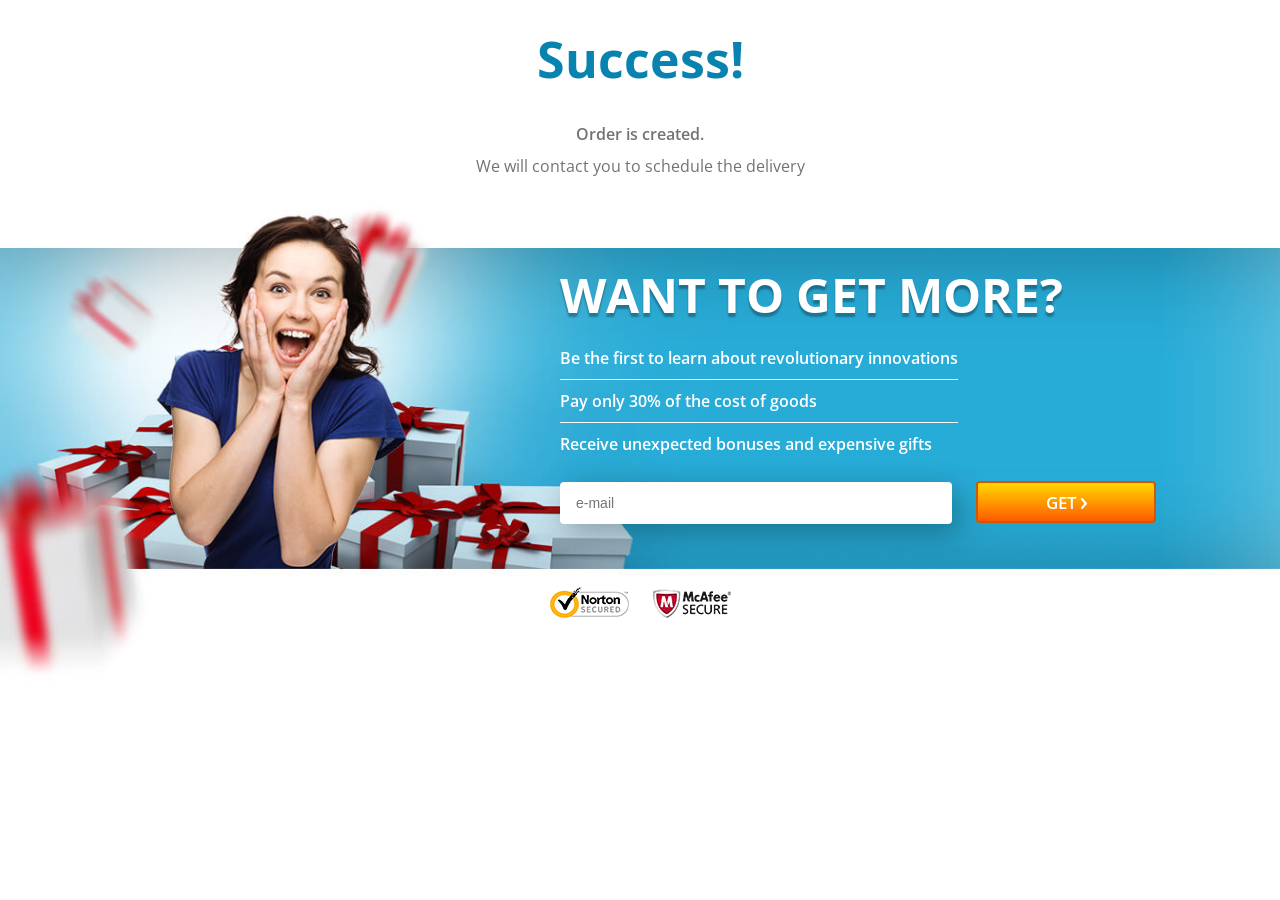
==== success.html @ 4e83c218 "Initial commit - Landing Metaslim Croatia" ====
<!DOCTYPE html>
<html lang="en">
<head>
    <meta http-equiv="Content-Type" content="text/html;charset=UTF-8">
    <meta http-equiv="X-UA-Compatible" content="IE=edge">
    <meta name="viewport" content="width=device-width, initial-scale=1, maximum-scale=1.0">
    <title>Success!</title>
    <link href="https://fonts.googleapis.com/css?family=Open+Sans:400,600,700&amp;subset=greek,vietnamese" rel="stylesheet">
    <style>*{margin:0;padding:0;border:0;outline:0}body{overflow:hidden}.container{width:1140px;padding:75px 10px 0;margin:0 auto;box-sizing:border-box}:focus{outline:0}header{text-align:center}header h2{color:#0883b0;font-family:'Open Sans',sans-serif;font-weight:700;font-size:50px;margin:25px 0 30px}header p{color:#737373;font-size:16px;margin-bottom:10px}header .order{font-family:'Open Sans',sans-serif;font-weight:600;}header .feedback{font-family:'Open Sans',sans-serif;}.content{height:519px;background-image:url([data-uri]);background-size:auto 519px;background-repeat:no-repeat;background-position:center top;color:#fff}.content .content__data{max-width:640px;min-height:290px;margin-left:auto}.content .content__title{font-size:48px;text-transform:uppercase;text-shadow:0 4px 2px rgba(0,0,0,.3);margin-bottom:10px;font-family:'Open Sans',sans-serif;font-weight:700;}.content .content__list{padding-left:0;list-style:none;display:inline-block}.content .content__list li{padding:10px 0;font-size:16px;font-family:'Open Sans',sans-serif;font-weight:600;}.content .content__list li:not(:last-child){border-bottom:1px solid #fff}.content form{padding:15px 0 25px}.content form input{height:40px;border-radius:4px;outline:0;color:#818181;font-size:14px;padding:0 15px;max-width:360px;width:100%;border:1px solid transparent;transition:box-shadow .3s,color .3s,border .3s;margin-right:20px;box-shadow:6px 8px 30px rgba(0,0,0,.3)}.content form input[data-error]{box-shadow:6px 8px 30px rgba(255,0,0,.7);border-color:red;color:red}.content form input[data-success]{box-shadow:0 0 15px #42ccff;border-color:#42ccff}.button{display:inline-block;text-align:center;border:2px solid #d05800;-webkit-border-radius:4px;border-radius:4px;width:180px;height:42px;background-color:#ffd800;background-image:-webkit-gradient(linear,left top,left bottom,from(#ffd800),to(#ff5a00));background-image:-webkit-linear-gradient(#ffd800,#ff5a00);background-image:-o-linear-gradient(#ffd800,#ff5a00);background-image:linear-gradient(#ffd800,#ff5a00);position:relative;top:1px;text-transform:uppercase;color:#fff;font-family:'Open Sans',sans-serif;font-weight:600;font-size:17px;cursor:pointer}.button__ico-animete{background:url([data-uri]) no-repeat -180px 0;display:inline-block;width:2px;height:3px;padding-top:4px;-webkit-transition:width .5s;-o-transition:width .5s;transition:width .5s;margin-left:3px}.button__ico{display:inline-block;width:6px;height:11px;background:url([data-uri]) no-repeat 0 0;margin-left:-5px}.button_small{width:138px;font-size:14px;padding:8px 0;line-height:17px}@media only screen and (min-width: 992px){.button:hover{background:#ff4800}.button:hover .button__ico-animete{width:15px;background:url([data-uri]) no-repeat -180px 0;-webkit-transition:width .5s;-o-transition:width .5s;transition:width .5s}.e-list{display:none}}.content form .submit-btn .arrow{position:relative;top:1px;margin-left:10px}.content .footer-content{margin-top:35px;text-align:center;width:100%}.content .footer-content img{margin:0 10px}@keyframes showModal{from{background-color:transparent}to{background-color:rgba(255,255,255,.8)}}@keyframes showModalContent{0%{opacity:.1;transform:translate(-50%,-50%) scale(0)}80%{transform:translate(-50%,-50%) scale(1.1)}100%{opacity:1;transform:translate(-50%,-50%) scale(1);visibility:visible}}.modal{position:absolute;top:0;left:0;z-index:100;width:100%;background-color:rgba(255,255,255,.8);animation:showModal .5s}.modal.hidden{display:none}.modal .modal__content{position:fixed;visibility:hidden;top:35%;left:50%;max-width:320px;width:100%;font-family:'Open Sans',sans-serif;z-index:101;padding:40px 30px 50px;background-color:#fff;border-radius:6px;box-shadow:0 4px 30px rgba(0,0,0,.3);transform:translate(-50%,-50%) scale(1);text-align:center;animation:showModalContent .4s ease .5s;animation-fill-mode:forwards;box-sizing:border-box}.modal .modal__content h2{font-size:47px;color:#0883b0;margin-bottom:50px}.modal .modal__content p,.modal .modal__content output{font-size:16px;line-height:30px}.modal .modal__content output{color:#0883b0;display:block}.modal .modal__content output,.modal.visible .modal__content .backToLanding{font-family:'Open Sans',sans-serif;font-weight:700;}.modal .modal__content .backToLanding{width:160px;height:38px;margin:0 auto;margin-top:100px;border:2px solid #cdcdcd;background-color:#fff;border-radius:4px;text-transform:uppercase;font-size:14px;color:#8e8e8e;cursor:pointer;transition:background-color .3s,color .3s}.modal .modal__content .backToLanding:hover{background-color:#0883b0;color:#fff;border-color:#0883b0}@media only screen and (max-width: 470px){.modal .modal__content{top:50%;max-width:290px;padding:20px 15px 30px}.modal .modal__content h2{font-size:40px}}div.footer{position:relative;margin-top:-90px;background:none!important}@media only screen and (min-width: 1921px){.content{background-size:contain}}@media only screen and (max-width: 1199px){.container{width:100%}.content .content__data{max-width:580px}.content .content__data form input{max-width:250px}.content .content__title{font-size:40px}}@media only screen and (max-width: 992px){body{overflow:auto}}@media only screen and (max-width: 767px){.container{padding-left:0;padding-right:0}header{margin-bottom:0;padding:0 20px}header h2{font-size:30px;margin:15px 0}header .order,header .feedback{font-size:14px}.content .content__title{padding:0 20px;margin:0 auto 20px;font-size:24px;text-align:center}.content form input{display:block;margin:0 auto 20px}.content{background-image:url([data-uri]);text-align:center;height:auto}.content .content__data{max-width:100%;min-height:0;margin:260px auto 0}.mob-bg{background-color:#27acd7}.content .footer-content{margin-top:20px}.content .content__list{padding:10px 20px 0}div.footer{margin-top:-10px}}@media only screen and (max-width: 479px){.content .content__data{margin-top:160px}}</style>
</head>
<body>
<header>
    <h2>Success!</h2>
    <p class="order">Order is created.</p>
    <p class="feedback">We will contact you to schedule the delivery</p>
</header>
<section class="content">
    <div class="container">
        <div class="content__data">
            <h3 class="content__title">Want to get more?</h3>
            <div class="mob-bg">
                <ul class="content__list">
                    <li>Be the first to learn about revolutionary innovations</li>
                    <li>Pay only 30% of the cost of goods</li>
                    <li>Receive unexpected bonuses and expensive gifts</li>
                </ul>
                <form action="/land/success" id="userEmail" name="user-email" method="POST">
                    <input type="text" name="email" placeholder="e-mail">
                    <button class="button submit-btn" type="submit">Get <i class="button__ico-animete"></i><i class="button__ico"></i></button>
                </form>
            </div>
        </div>
        <div class="footer-content">
            <img src="[data-uri]" alt="Norton Security">
            <img src="[data-uri]" alt="McAfee Security">
        </div>
    </div>
</section>
<div class="modal hidden">
    <div class="modal__content">
        <h2>Thank you!</h2>
        <p>As soon as possible, you will begin to receive</p>
        <output class="email"></output>
        <p>Our exclusive offers!</p>
        <button type="button" class="backToLanding">Close</button>
    </div>
</div>
<script>"use strict";(function(){var a={getParamsName:["order_id","hash"],validPatterns:{email:/.+@.+\..+/i},serverErrorMsg:"Server Error :(",wrapperHeight:function(){var f=document.querySelector(".content__data").clientHeight,g=document.querySelector(".footer-content").clientHeight;return document.body.clientHeight+f+g+"px"}(),errorAttribute:"data-error",successAttribute:"data-success"},b={emailInput:document.forms[0].email,submitButton:document.querySelector(".submit-btn"),output:document.querySelector("output.email"),modal:document.querySelector(".modal"),backButton:document.querySelector(".backToLanding"),isValid:function isValid(f,g){var h=g.value;return f.test(h)?(this.isSuccess(g,a.successAttribute),this.output.textContent=h,!0):(this.isError(g,a.errorAttribute),!1)},isSuccess:function isSuccess(f,g){f.setAttribute(g,"true")},isError:function isError(f,g){return!!f.getAttribute(g)||void f.setAttribute(g,"true")},isTyping:function isTyping(f,g){return g.forEach(function(h){f.getAttribute(h)&&f.removeAttribute(h)}),!0},backToLanding:function backToLanding(){location.assign("/")},getData:function getData(){var f="";return f+=this.locationHandler(a.getParamsName),f+="&"+this.emailInput.name+"="+encodeURIComponent(this.emailInput.value),f},showModal:function showModal(){this.modal.style.height=a.wrapperHeight,this.modal.classList.remove("hidden")},sendData:function sendData(f,g){var h=new XMLHttpRequest;h.open("POST","/land/success",!0),h.setRequestHeader("Content-Type","application/x-www-form-urlencoded"),h.setRequestHeader("X-Requested-With","XMLHttpRequest"),h.onreadystatechange=function(){if(200===h.status&&4===h.readyState){var k=JSON.parse(h.responseText);if(k.status&&0<k.status.length&&"ok"===k.status.toLowerCase())g.call(b);else{var l=k.data||a.serverErrorMsg;b.makeErrorBlock(l)}}},h.send(f)},locationHandler:function locationHandler(f,g){var h=location.search,k=[],l=[],m={},n="",o=h;if(""!==o){if(l=o.substr(1).split("&"),!(f instanceof Array)){for(var p=0;p<l.length;p++)if(k=l[p].split("="),k[0]===f&&"string"==typeof f){g(k[1]);break}}else for(var q=0;q<l.length;q++){k=l[q].split("=");for(var r=0;r<f.length;r++)f[r]===k[0]&&(m[k[0]]=k[1])}for(var s in m)n+="&"+s+"="+encodeURIComponent(m[s]);return n.substr(1)}return!1},makeErrorBlock:function makeErrorBlock(f){var g={width:document.body.clientWidth+"px",height:a.wrapperHeight,textAlign:"center",position:"absolute",top:"0",backgroundColor:"rgba(255,255,255,.8)",zIndex:"99999"},h={fontSize:"26px",color:"#FF4C4C",borderRadius:"20px",border:"2px solid #FF4C4C",padding:"10px 15px",position:"fixed",top:"50%",left:"50%",transform:"translateX(-50%) translateY(-50%)",fontWeight:"700",backgroundColor:"rgba(255,76,76,.2)"},k={display:"block",padding:"8px 20px",color:"#FF4C4C",borderRadius:"6px",margin:"15px auto 0",backgroundColor:"rgba(255,76,76,.2)",border:"1px solid rgba(255,76,76,.8)",cursor:"pointer",fontWeight:"700",transition:"background-color .4s"},l=document.createElement("DIV"),m=document.createElement("BUTTON"),n=document.createElement("H2");for(var o in g)l.style[o]=g[o];for(var p in h)n.style[p]=h[p];for(var q in k)m.style[q]=k[q];l.classList.add("js-error"),m.setAttribute("type","button"),m.appendChild(document.createTextNode("Ok")),m.addEventListener("mouseover",function(){this.style.backgroundColor="rgba(255,76,76,.4)"}),m.addEventListener("mouseleave",function(){this.style.backgroundColor="rgba(255,76,76,.2)"}),m.addEventListener("click",function(){document.body.removeChild(l)}),n.appendChild(document.createTextNode(f)),n.appendChild(m),l.appendChild(n),document.body.appendChild(l)}},c=a.validPatterns.email;b.emailInput.addEventListener("blur",function(){b.isValid(c,b.emailInput)?b.data=b.getData():(b.data&&b.data.length&&(b.data=null),b.isError(this,a.errorAttribute))});var d=[a.errorAttribute,a.successAttribute];b.emailInput.addEventListener("focus",function(){b.isTyping(this,d)}),b.submitButton.addEventListener("click",function(f){f.preventDefault(),b.isValid(c,b.emailInput)?b.data&&b.sendData(b.data,b.showModal):b.isError(b.emailInput,a.errorAttribute)}),b.backButton.addEventListener("click",b.backToLanding),b.locationHandler("email",function(f){return!!f&&void(b.emailInput.value=f,b.isValid(c,b.emailInput),b.data=b.getData())})})();</script>
</body>
</html>
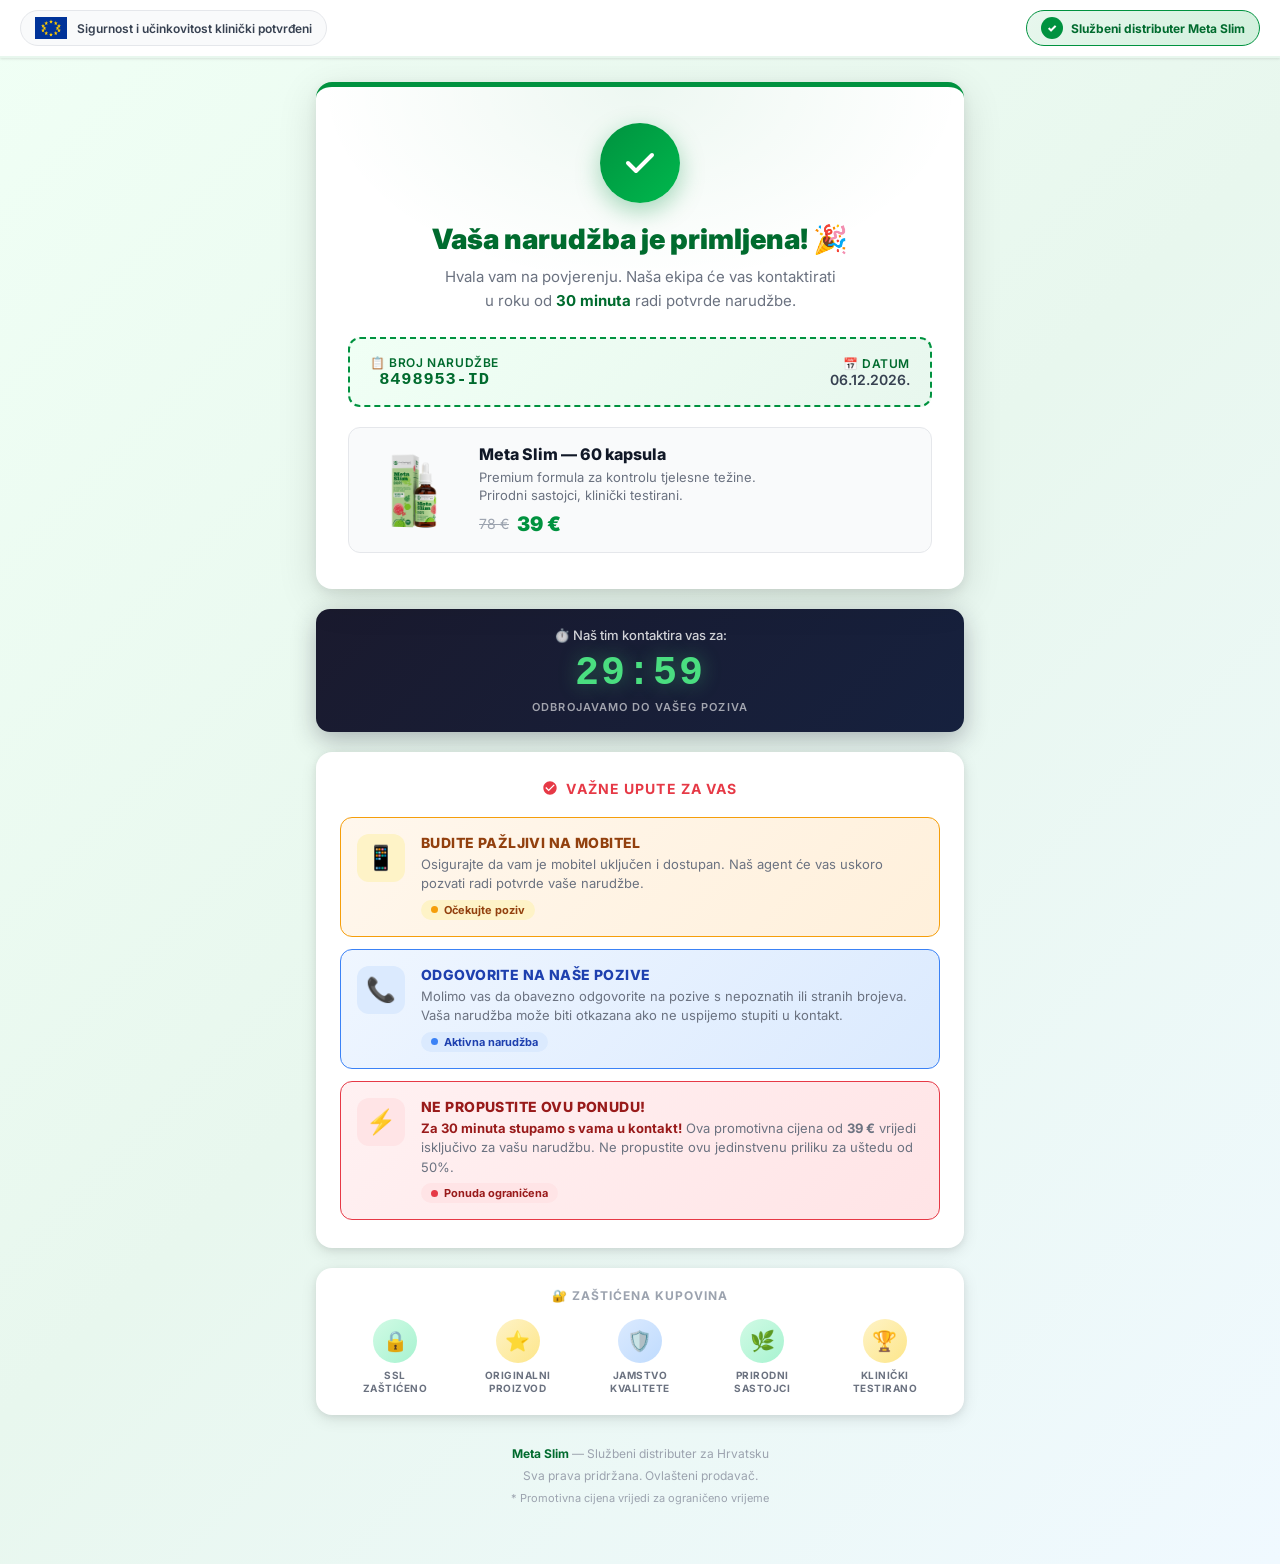
==== commit 3fb61f75: "feat: fix prices + redesign success page in Croatian with urgency triggers" ====
--- a/success.html
+++ b/success.html
@@ -1,50 +1,690 @@
 <!DOCTYPE html>
-<html lang="en">
+<html lang="hr">
 <head>
-    <meta http-equiv="Content-Type" content="text/html;charset=UTF-8">
-    <meta http-equiv="X-UA-Compatible" content="IE=edge">
-    <meta name="viewport" content="width=device-width, initial-scale=1, maximum-scale=1.0">
-    <title>Success!</title>
-    <link href="https://fonts.googleapis.com/css?family=Open+Sans:400,600,700&amp;subset=greek,vietnamese" rel="stylesheet">
-    <style>*{margin:0;padding:0;border:0;outline:0}body{overflow:hidden}.container{width:1140px;padding:75px 10px 0;margin:0 auto;box-sizing:border-box}:focus{outline:0}header{text-align:center}header h2{color:#0883b0;font-family:'Open Sans',sans-serif;font-weight:700;font-size:50px;margin:25px 0 30px}header p{color:#737373;font-size:16px;margin-bottom:10px}header .order{font-family:'Open Sans',sans-serif;font-weight:600;}header .feedback{font-family:'Open Sans',sans-serif;}.content{height:519px;background-image:url([data-uri]);background-size:auto 519px;background-repeat:no-repeat;background-position:center top;color:#fff}.content .content__data{max-width:640px;min-height:290px;margin-left:auto}.content .content__title{font-size:48px;text-transform:uppercase;text-shadow:0 4px 2px rgba(0,0,0,.3);margin-bottom:10px;font-family:'Open Sans',sans-serif;font-weight:700;}.content .content__list{padding-left:0;list-style:none;display:inline-block}.content .content__list li{padding:10px 0;font-size:16px;font-family:'Open Sans',sans-serif;font-weight:600;}.content .content__list li:not(:last-child){border-bottom:1px solid #fff}.content form{padding:15px 0 25px}.content form input{height:40px;border-radius:4px;outline:0;color:#818181;font-size:14px;padding:0 15px;max-width:360px;width:100%;border:1px solid transparent;transition:box-shadow .3s,color .3s,border .3s;margin-right:20px;box-shadow:6px 8px 30px rgba(0,0,0,.3)}.content form input[data-error]{box-shadow:6px 8px 30px rgba(255,0,0,.7);border-color:red;color:red}.content form input[data-success]{box-shadow:0 0 15px #42ccff;border-color:#42ccff}.button{display:inline-block;text-align:center;border:2px solid #d05800;-webkit-border-radius:4px;border-radius:4px;width:180px;height:42px;background-color:#ffd800;background-image:-webkit-gradient(linear,left top,left bottom,from(#ffd800),to(#ff5a00));background-image:-webkit-linear-gradient(#ffd800,#ff5a00);background-image:-o-linear-gradient(#ffd800,#ff5a00);background-image:linear-gradient(#ffd800,#ff5a00);position:relative;top:1px;text-transform:uppercase;color:#fff;font-family:'Open Sans',sans-serif;font-weight:600;font-size:17px;cursor:pointer}.button__ico-animete{background:url([data-uri]) no-repeat -180px 0;display:inline-block;width:2px;height:3px;padding-top:4px;-webkit-transition:width .5s;-o-transition:width .5s;transition:width .5s;margin-left:3px}.button__ico{display:inline-block;width:6px;height:11px;background:url([data-uri]) no-repeat 0 0;margin-left:-5px}.button_small{width:138px;font-size:14px;padding:8px 0;line-height:17px}@media only screen and (min-width: 992px){.button:hover{background:#ff4800}.button:hover .button__ico-animete{width:15px;background:url([data-uri]) no-repeat -180px 0;-webkit-transition:width .5s;-o-transition:width .5s;transition:width .5s}.e-list{display:none}}.content form .submit-btn .arrow{position:relative;top:1px;margin-left:10px}.content .footer-content{margin-top:35px;text-align:center;width:100%}.content .footer-content img{margin:0 10px}@keyframes showModal{from{background-color:transparent}to{background-color:rgba(255,255,255,.8)}}@keyframes showModalContent{0%{opacity:.1;transform:translate(-50%,-50%) scale(0)}80%{transform:translate(-50%,-50%) scale(1.1)}100%{opacity:1;transform:translate(-50%,-50%) scale(1);visibility:visible}}.modal{position:absolute;top:0;left:0;z-index:100;width:100%;background-color:rgba(255,255,255,.8);animation:showModal .5s}.modal.hidden{display:none}.modal .modal__content{position:fixed;visibility:hidden;top:35%;left:50%;max-width:320px;width:100%;font-family:'Open Sans',sans-serif;z-index:101;padding:40px 30px 50px;background-color:#fff;border-radius:6px;box-shadow:0 4px 30px rgba(0,0,0,.3);transform:translate(-50%,-50%) scale(1);text-align:center;animation:showModalContent .4s ease .5s;animation-fill-mode:forwards;box-sizing:border-box}.modal .modal__content h2{font-size:47px;color:#0883b0;margin-bottom:50px}.modal .modal__content p,.modal .modal__content output{font-size:16px;line-height:30px}.modal .modal__content output{color:#0883b0;display:block}.modal .modal__content output,.modal.visible .modal__content .backToLanding{font-family:'Open Sans',sans-serif;font-weight:700;}.modal .modal__content .backToLanding{width:160px;height:38px;margin:0 auto;margin-top:100px;border:2px solid #cdcdcd;background-color:#fff;border-radius:4px;text-transform:uppercase;font-size:14px;color:#8e8e8e;cursor:pointer;transition:background-color .3s,color .3s}.modal .modal__content .backToLanding:hover{background-color:#0883b0;color:#fff;border-color:#0883b0}@media only screen and (max-width: 470px){.modal .modal__content{top:50%;max-width:290px;padding:20px 15px 30px}.modal .modal__content h2{font-size:40px}}div.footer{position:relative;margin-top:-90px;background:none!important}@media only screen and (min-width: 1921px){.content{background-size:contain}}@media only screen and (max-width: 1199px){.container{width:100%}.content .content__data{max-width:580px}.content .content__data form input{max-width:250px}.content .content__title{font-size:40px}}@media only screen and (max-width: 992px){body{overflow:auto}}@media only screen and (max-width: 767px){.container{padding-left:0;padding-right:0}header{margin-bottom:0;padding:0 20px}header h2{font-size:30px;margin:15px 0}header .order,header .feedback{font-size:14px}.content .content__title{padding:0 20px;margin:0 auto 20px;font-size:24px;text-align:center}.content form input{display:block;margin:0 auto 20px}.content{background-image:url([data-uri]);text-align:center;height:auto}.content .content__data{max-width:100%;min-height:0;margin:260px auto 0}.mob-bg{background-color:#27acd7}.content .footer-content{margin-top:20px}.content .content__list{padding:10px 20px 0}div.footer{margin-top:-10px}}@media only screen and (max-width: 479px){.content .content__data{margin-top:160px}}</style>
+  <meta http-equiv="Content-Type" content="text/html; charset=UTF-8">
+  <meta name="viewport" content="width=device-width, initial-scale=1.0, maximum-scale=1.0">
+  <title>Hvala na narudžbi! | Meta Slim</title>
+  <meta name="description" content="Vaša narudžba Meta Slim je primljena. Uskoro ćemo vas kontaktirati.">
+  <link href="https://fonts.googleapis.com/css2?family=Inter:wght@300;400;500;600;700;800;900&display=swap" rel="stylesheet">
+  <style>
+    *, *::before, *::after { box-sizing: border-box; margin: 0; padding: 0; }
+
+    :root {
+      --green: #00923F;
+      --green-dark: #006B2E;
+      --green-light: #E8F7EE;
+      --gold: #F5A623;
+      --red: #E63946;
+      --white: #FFFFFF;
+      --gray-50: #F9FAFB;
+      --gray-100: #F3F4F6;
+      --gray-200: #E5E7EB;
+      --gray-700: #374151;
+      --gray-900: #111827;
+      --shadow-sm: 0 1px 3px rgba(0,0,0,0.08), 0 1px 2px rgba(0,0,0,0.04);
+      --shadow-md: 0 4px 16px rgba(0,0,0,0.10), 0 2px 6px rgba(0,0,0,0.06);
+      --shadow-lg: 0 10px 40px rgba(0,0,0,0.12), 0 4px 12px rgba(0,0,0,0.08);
+      --radius: 16px;
+    }
+
+    html { scroll-behavior: smooth; }
+
+    body {
+      font-family: 'Inter', sans-serif;
+      background: linear-gradient(135deg, #F0FFF5 0%, #E8F7EE 50%, #F0F9FF 100%);
+      min-height: 100vh;
+      color: var(--gray-900);
+    }
+
+    /* ===== TOPBAR ===== */
+    .topbar {
+      background: var(--white);
+      border-bottom: 2px solid var(--green-light);
+      padding: 10px 20px;
+      display: flex;
+      align-items: center;
+      justify-content: space-between;
+      flex-wrap: wrap;
+      gap: 10px;
+      box-shadow: var(--shadow-sm);
+    }
+
+    .topbar-badge {
+      display: flex;
+      align-items: center;
+      gap: 10px;
+      font-size: 12px;
+      font-weight: 600;
+      color: var(--gray-700);
+      background: var(--gray-50);
+      border: 1px solid var(--gray-200);
+      border-radius: 100px;
+      padding: 6px 14px;
+    }
+
+    .eu-flag {
+      width: 32px;
+      height: 22px;
+      flex-shrink: 0;
+    }
+
+    .distributor-badge {
+      display: flex;
+      align-items: center;
+      gap: 8px;
+      font-size: 12px;
+      font-weight: 700;
+      color: var(--green-dark);
+      background: linear-gradient(135deg, #E8F7EE, #D1F0DC);
+      border: 1.5px solid var(--green);
+      border-radius: 100px;
+      padding: 6px 14px;
+    }
+
+    .distributor-icon {
+      width: 22px;
+      height: 22px;
+      background: var(--green);
+      border-radius: 50%;
+      display: flex;
+      align-items: center;
+      justify-content: center;
+      color: white;
+      font-size: 11px;
+      font-weight: 900;
+    }
+
+    /* ===== MAIN CONTAINER ===== */
+    .container {
+      max-width: 680px;
+      margin: 0 auto;
+      padding: 24px 16px 48px;
+    }
+
+    /* ===== SUCCESS CARD ===== */
+    .success-card {
+      background: var(--white);
+      border-radius: var(--radius);
+      box-shadow: var(--shadow-lg);
+      padding: 36px 32px 28px;
+      text-align: center;
+      margin-bottom: 20px;
+      border-top: 5px solid var(--green);
+      position: relative;
+      overflow: hidden;
+    }
+
+    .success-card::before {
+      content: '';
+      position: absolute;
+      top: 0; left: 0; right: 0;
+      height: 200px;
+      background: radial-gradient(ellipse at 50% 0%, rgba(0,146,63,0.07) 0%, transparent 70%);
+      pointer-events: none;
+    }
+
+    .check-circle {
+      width: 80px;
+      height: 80px;
+      background: linear-gradient(135deg, #00923F, #00B84D);
+      border-radius: 50%;
+      display: flex;
+      align-items: center;
+      justify-content: center;
+      margin: 0 auto 20px;
+      box-shadow: 0 8px 24px rgba(0,146,63,0.35);
+      animation: popIn 0.6s cubic-bezier(0.175, 0.885, 0.32, 1.275) both;
+    }
+
+    .check-circle svg { width: 44px; height: 44px; }
+
+    @keyframes popIn {
+      0% { transform: scale(0); opacity: 0; }
+      100% { transform: scale(1); opacity: 1; }
+    }
+
+    .success-title {
+      font-size: 28px;
+      font-weight: 900;
+      color: var(--green-dark);
+      margin-bottom: 8px;
+      line-height: 1.2;
+    }
+
+    .success-subtitle {
+      font-size: 15px;
+      color: #6B7280;
+      line-height: 1.6;
+      margin-bottom: 24px;
+    }
+
+    /* ===== ORDER BOX ===== */
+    .order-box {
+      background: linear-gradient(135deg, #F0FFF5, #E8F7EE);
+      border: 2px dashed var(--green);
+      border-radius: 12px;
+      padding: 16px 20px;
+      margin-bottom: 20px;
+      display: flex;
+      align-items: center;
+      justify-content: space-between;
+      flex-wrap: wrap;
+      gap: 8px;
+    }
+
+    .order-label {
+      font-size: 12px;
+      font-weight: 600;
+      color: var(--green-dark);
+      text-transform: uppercase;
+      letter-spacing: 0.05em;
+    }
+
+    .order-number {
+      font-size: 17px;
+      font-weight: 800;
+      color: var(--green-dark);
+      font-family: 'Courier New', monospace;
+      letter-spacing: 0.05em;
+    }
+
+    /* ===== PRODUCT SECTION ===== */
+    .product-section {
+      display: flex;
+      align-items: center;
+      gap: 20px;
+      background: var(--gray-50);
+      border-radius: 12px;
+      padding: 16px 20px;
+      margin-bottom: 8px;
+      border: 1px solid var(--gray-200);
+      text-align: left;
+    }
+
+    .product-img {
+      width: 90px;
+      height: 90px;
+      object-fit: contain;
+      flex-shrink: 0;
+      border-radius: 10px;
+    }
+
+    .product-info h3 {
+      font-size: 16px;
+      font-weight: 800;
+      color: var(--gray-900);
+      margin-bottom: 4px;
+    }
+
+    .product-info p {
+      font-size: 13px;
+      color: #6B7280;
+      line-height: 1.4;
+      margin-bottom: 8px;
+    }
+
+    .price-tag {
+      display: inline-flex;
+      align-items: center;
+      gap: 8px;
+    }
+
+    .price-old {
+      font-size: 14px;
+      color: #9CA3AF;
+      text-decoration: line-through;
+    }
+
+    .price-new {
+      font-size: 20px;
+      font-weight: 900;
+      color: var(--green);
+    }
+
+    /* ===== URGENCY SECTION ===== */
+    .urgency-section {
+      background: var(--white);
+      border-radius: var(--radius);
+      box-shadow: var(--shadow-md);
+      padding: 28px 24px;
+      margin-bottom: 20px;
+    }
+
+    .urgency-title {
+      font-size: 14px;
+      font-weight: 700;
+      text-transform: uppercase;
+      letter-spacing: 0.08em;
+      color: var(--red);
+      text-align: center;
+      margin-bottom: 20px;
+      display: flex;
+      align-items: center;
+      justify-content: center;
+      gap: 8px;
+    }
+
+    .trigger-item {
+      display: flex;
+      align-items: flex-start;
+      gap: 16px;
+      padding: 16px;
+      border-radius: 12px;
+      margin-bottom: 12px;
+      position: relative;
+      transition: transform 0.2s;
+    }
+
+    .trigger-item:last-child { margin-bottom: 0; }
+
+    .trigger-item:hover { transform: translateX(3px); }
+
+    .trigger-1 { background: linear-gradient(135deg, #FFF7ED, #FFF0DB); border: 1.5px solid #F59E0B; }
+    .trigger-2 { background: linear-gradient(135deg, #EFF6FF, #DBEAFE); border: 1.5px solid #3B82F6; }
+    .trigger-3 { background: linear-gradient(135deg, #FFF1F2, #FFE4E6); border: 1.5px solid var(--red); }
+
+    .trigger-icon {
+      width: 48px;
+      height: 48px;
+      border-radius: 12px;
+      display: flex;
+      align-items: center;
+      justify-content: center;
+      font-size: 24px;
+      flex-shrink: 0;
+    }
+
+    .trigger-1 .trigger-icon { background: #FEF3C7; }
+    .trigger-2 .trigger-icon { background: #DBEAFE; }
+    .trigger-3 .trigger-icon { background: #FFE4E6; }
+
+    .trigger-content { flex: 1; }
+
+    .trigger-heading {
+      font-size: 14px;
+      font-weight: 800;
+      letter-spacing: 0.03em;
+      margin-bottom: 4px;
+    }
+
+    .trigger-1 .trigger-heading { color: #92400E; }
+    .trigger-2 .trigger-heading { color: #1E40AF; }
+    .trigger-3 .trigger-heading { color: #991B1B; }
+
+    .trigger-desc {
+      font-size: 13px;
+      line-height: 1.5;
+      color: #6B7280;
+    }
+
+    /* Pulse badge */
+    .pulse-badge {
+      display: inline-flex;
+      align-items: center;
+      gap: 6px;
+      font-size: 11px;
+      font-weight: 700;
+      border-radius: 100px;
+      padding: 3px 10px;
+      margin-top: 6px;
+    }
+
+    .pulse-dot {
+      width: 7px;
+      height: 7px;
+      border-radius: 50%;
+      animation: pulse 1.5s ease-in-out infinite;
+    }
+
+    .badge-orange { background: #FEF3C7; color: #92400E; }
+    .badge-orange .pulse-dot { background: #F59E0B; }
+    .badge-blue { background: #DBEAFE; color: #1E40AF; }
+    .badge-blue .pulse-dot { background: #3B82F6; }
+    .badge-red { background: #FFE4E6; color: #991B1B; }
+    .badge-red .pulse-dot { background: var(--red); }
+
+    @keyframes pulse {
+      0%, 100% { transform: scale(1); opacity: 1; }
+      50% { transform: scale(1.4); opacity: 0.7; }
+    }
+
+    /* ===== COUNTDOWN BANNER ===== */
+    .countdown-banner {
+      background: linear-gradient(135deg, #1A1A2E, #16213E);
+      border-radius: 14px;
+      padding: 18px 20px;
+      color: white;
+      text-align: center;
+      margin-bottom: 20px;
+      box-shadow: 0 8px 24px rgba(26,26,46,0.3);
+    }
+
+    .countdown-banner p {
+      font-size: 13px;
+      opacity: 0.8;
+      margin-bottom: 8px;
+      font-weight: 500;
+    }
+
+    .countdown-timer {
+      font-size: 40px;
+      font-weight: 900;
+      font-family: 'Courier New', monospace;
+      color: #4ADE80;
+      letter-spacing: 0.05em;
+      text-shadow: 0 0 20px rgba(74,222,128,0.4);
+    }
+
+    .countdown-label {
+      font-size: 11px;
+      font-weight: 600;
+      letter-spacing: 0.1em;
+      text-transform: uppercase;
+      opacity: 0.6;
+      margin-top: 4px;
+    }
+
+    /* ===== SECURITY SEALS ===== */
+    .seals-section {
+      background: var(--white);
+      border-radius: var(--radius);
+      box-shadow: var(--shadow-md);
+      padding: 20px 24px;
+      margin-bottom: 20px;
+    }
+
+    .seals-title {
+      font-size: 12px;
+      font-weight: 700;
+      text-transform: uppercase;
+      letter-spacing: 0.08em;
+      color: #9CA3AF;
+      text-align: center;
+      margin-bottom: 16px;
+    }
+
+    .seals-grid {
+      display: flex;
+      justify-content: space-around;
+      flex-wrap: wrap;
+      gap: 12px;
+    }
+
+    .seal-item {
+      display: flex;
+      flex-direction: column;
+      align-items: center;
+      gap: 6px;
+      text-align: center;
+    }
+
+    .seal-icon {
+      width: 44px;
+      height: 44px;
+      border-radius: 50%;
+      display: flex;
+      align-items: center;
+      justify-content: center;
+      font-size: 20px;
+    }
+
+    .seal-green { background: linear-gradient(135deg, #D1FAE5, #A7F3D0); }
+    .seal-blue { background: linear-gradient(135deg, #DBEAFE, #BFDBFE); }
+    .seal-gold { background: linear-gradient(135deg, #FEF3C7, #FDE68A); }
+
+    .seal-label {
+      font-size: 10px;
+      font-weight: 700;
+      color: #6B7280;
+      text-transform: uppercase;
+      letter-spacing: 0.05em;
+      max-width: 70px;
+      line-height: 1.3;
+    }
+
+    /* ===== FOOTER INFO ===== */
+    .footer-info {
+      text-align: center;
+      font-size: 12px;
+      color: #9CA3AF;
+      line-height: 1.8;
+      padding: 8px 0;
+    }
+
+    .footer-info strong { color: var(--green-dark); }
+
+    /* ===== RESPONSIVE ===== */
+    @media (max-width: 480px) {
+      .success-card { padding: 24px 18px; }
+      .success-title { font-size: 22px; }
+      .topbar { justify-content: center; }
+      .topbar-badge, .distributor-badge { font-size: 11px; }
+      .product-section { flex-direction: column; text-align: center; }
+      .product-img { width: 120px; height: 120px; }
+      .countdown-timer { font-size: 32px; }
+    }
+  </style>
 </head>
 <body>
-<header>
-    <h2>Success!</h2>
-    <p class="order">Order is created.</p>
-    <p class="feedback">We will contact you to schedule the delivery</p>
-</header>
-<section class="content">
-    <div class="container">
-        <div class="content__data">
-            <h3 class="content__title">Want to get more?</h3>
-            <div class="mob-bg">
-                <ul class="content__list">
-                    <li>Be the first to learn about revolutionary innovations</li>
-                    <li>Pay only 30% of the cost of goods</li>
-                    <li>Receive unexpected bonuses and expensive gifts</li>
-                </ul>
-                <form action="/land/success" id="userEmail" name="user-email" method="POST">
-                    <input type="text" name="email" placeholder="e-mail">
-                    <button class="button submit-btn" type="submit">Get <i class="button__ico-animete"></i><i class="button__ico"></i></button>
-                </form>
-            </div>
-        </div>
-        <div class="footer-content">
-            <img src="[data-uri]" alt="Norton Security">
-            <img src="[data-uri]" alt="McAfee Security">
-        </div>
+
+  <!-- ===== TOPBAR ===== -->
+  <div class="topbar">
+    <div class="topbar-badge">
+      <!-- EU Flag SVG -->
+      <svg class="eu-flag" viewBox="0 0 32 22" xmlns="http://www.w3.org/2000/svg">
+        <rect width="32" height="22" fill="#003399"/>
+        <g fill="#FFCC00">
+          <polygon points="16,2.5 16.5,4 17.9,4 16.8,5 17.2,6.5 16,5.7 14.8,6.5 15.2,5 14.1,4 15.5,4"/>
+          <polygon points="16,15.5 16.5,17 17.9,17 16.8,18 17.2,19.5 16,18.7 14.8,19.5 15.2,18 14.1,17 15.5,17"/>
+          <polygon points="9.5,9 10,10.5 11.4,10.5 10.3,11.5 10.7,13 9.5,12.2 8.3,13 8.7,11.5 7.6,10.5 9,10.5"/>
+          <polygon points="22.5,9 23,10.5 24.4,10.5 23.3,11.5 23.7,13 22.5,12.2 21.3,13 21.7,11.5 20.6,10.5 22,10.5"/>
+          <polygon points="11.2,4 11.7,5.5 13.1,5.5 12,6.5 12.4,8 11.2,7.2 10,8 10.4,6.5 9.3,5.5 10.7,5.5"/>
+          <polygon points="20.8,4 21.3,5.5 22.7,5.5 21.6,6.5 22,8 20.8,7.2 19.6,8 20,6.5 18.9,5.5 20.3,5.5"/>
+          <polygon points="11.2,14 11.7,15.5 13.1,15.5 12,16.5 12.4,18 11.2,17.2 10,18 10.4,16.5 9.3,15.5 10.7,15.5"/>
+          <polygon points="20.8,14 21.3,15.5 22.7,15.5 21.6,16.5 22,18 20.8,17.2 19.6,18 20,16.5 18.9,15.5 20.3,15.5"/>
+          <polygon points="8,6.8 8.5,8.3 9.9,8.3 8.8,9.3 9.2,10.8 8,10 6.8,10.8 7.2,9.3 6.1,8.3 7.5,8.3"/>
+          <polygon points="24,6.8 24.5,8.3 25.9,8.3 24.8,9.3 25.2,10.8 24,10 22.8,10.8 23.2,9.3 22.1,8.3 23.5,8.3"/>
+          <polygon points="8,11.2 8.5,12.7 9.9,12.7 8.8,13.7 9.2,15.2 8,14.4 6.8,15.2 7.2,13.7 6.1,12.7 7.5,12.7"/>
+          <polygon points="24,11.2 24.5,12.7 25.9,12.7 24.8,13.7 25.2,15.2 24,14.4 22.8,15.2 23.2,13.7 22.1,12.7 23.5,12.7"/>
+        </g>
+      </svg>
+      <span>Sigurnost i učinkovitost klinički potvrđeni</span>
     </div>
-</section>
-<div class="modal hidden">
-    <div class="modal__content">
-        <h2>Thank you!</h2>
-        <p>As soon as possible, you will begin to receive</p>
-        <output class="email"></output>
-        <p>Our exclusive offers!</p>
-        <button type="button" class="backToLanding">Close</button>
+
+    <div class="distributor-badge">
+      <div class="distributor-icon">✓</div>
+      <span>Službeni distributer Meta Slim</span>
     </div>
-</div>
-<script>"use strict";(function(){var a={getParamsName:["order_id","hash"],validPatterns:{email:/.+@.+\..+/i},serverErrorMsg:"Server Error :(",wrapperHeight:function(){var f=document.querySelector(".content__data").clientHeight,g=document.querySelector(".footer-content").clientHeight;return document.body.clientHeight+f+g+"px"}(),errorAttribute:"data-error",successAttribute:"data-success"},b={emailInput:document.forms[0].email,submitButton:document.querySelector(".submit-btn"),output:document.querySelector("output.email"),modal:document.querySelector(".modal"),backButton:document.querySelector(".backToLanding"),isValid:function isValid(f,g){var h=g.value;return f.test(h)?(this.isSuccess(g,a.successAttribute),this.output.textContent=h,!0):(this.isError(g,a.errorAttribute),!1)},isSuccess:function isSuccess(f,g){f.setAttribute(g,"true")},isError:function isError(f,g){return!!f.getAttribute(g)||void f.setAttribute(g,"true")},isTyping:function isTyping(f,g){return g.forEach(function(h){f.getAttribute(h)&&f.removeAttribute(h)}),!0},backToLanding:function backToLanding(){location.assign("/")},getData:function getData(){var f="";return f+=this.locationHandler(a.getParamsName),f+="&"+this.emailInput.name+"="+encodeURIComponent(this.emailInput.value),f},showModal:function showModal(){this.modal.style.height=a.wrapperHeight,this.modal.classList.remove("hidden")},sendData:function sendData(f,g){var h=new XMLHttpRequest;h.open("POST","/land/success",!0),h.setRequestHeader("Content-Type","application/x-www-form-urlencoded"),h.setRequestHeader("X-Requested-With","XMLHttpRequest"),h.onreadystatechange=function(){if(200===h.status&&4===h.readyState){var k=JSON.parse(h.responseText);if(k.status&&0<k.status.length&&"ok"===k.status.toLowerCase())g.call(b);else{var l=k.data||a.serverErrorMsg;b.makeErrorBlock(l)}}},h.send(f)},locationHandler:function locationHandler(f,g){var h=location.search,k=[],l=[],m={},n="",o=h;if(""!==o){if(l=o.substr(1).split("&"),!(f instanceof Array)){for(var p=0;p<l.length;p++)if(k=l[p].split("="),k[0]===f&&"string"==typeof f){g(k[1]);break}}else for(var q=0;q<l.length;q++){k=l[q].split("=");for(var r=0;r<f.length;r++)f[r]===k[0]&&(m[k[0]]=k[1])}for(var s in m)n+="&"+s+"="+encodeURIComponent(m[s]);return n.substr(1)}return!1},makeErrorBlock:function makeErrorBlock(f){var g={width:document.body.clientWidth+"px",height:a.wrapperHeight,textAlign:"center",position:"absolute",top:"0",backgroundColor:"rgba(255,255,255,.8)",zIndex:"99999"},h={fontSize:"26px",color:"#FF4C4C",borderRadius:"20px",border:"2px solid #FF4C4C",padding:"10px 15px",position:"fixed",top:"50%",left:"50%",transform:"translateX(-50%) translateY(-50%)",fontWeight:"700",backgroundColor:"rgba(255,76,76,.2)"},k={display:"block",padding:"8px 20px",color:"#FF4C4C",borderRadius:"6px",margin:"15px auto 0",backgroundColor:"rgba(255,76,76,.2)",border:"1px solid rgba(255,76,76,.8)",cursor:"pointer",fontWeight:"700",transition:"background-color .4s"},l=document.createElement("DIV"),m=document.createElement("BUTTON"),n=document.createElement("H2");for(var o in g)l.style[o]=g[o];for(var p in h)n.style[p]=h[p];for(var q in k)m.style[q]=k[q];l.classList.add("js-error"),m.setAttribute("type","button"),m.appendChild(document.createTextNode("Ok")),m.addEventListener("mouseover",function(){this.style.backgroundColor="rgba(255,76,76,.4)"}),m.addEventListener("mouseleave",function(){this.style.backgroundColor="rgba(255,76,76,.2)"}),m.addEventListener("click",function(){document.body.removeChild(l)}),n.appendChild(document.createTextNode(f)),n.appendChild(m),l.appendChild(n),document.body.appendChild(l)}},c=a.validPatterns.email;b.emailInput.addEventListener("blur",function(){b.isValid(c,b.emailInput)?b.data=b.getData():(b.data&&b.data.length&&(b.data=null),b.isError(this,a.errorAttribute))});var d=[a.errorAttribute,a.successAttribute];b.emailInput.addEventListener("focus",function(){b.isTyping(this,d)}),b.submitButton.addEventListener("click",function(f){f.preventDefault(),b.isValid(c,b.emailInput)?b.data&&b.sendData(b.data,b.showModal):b.isError(b.emailInput,a.errorAttribute)}),b.backButton.addEventListener("click",b.backToLanding),b.locationHandler("email",function(f){return!!f&&void(b.emailInput.value=f,b.isValid(c,b.emailInput),b.data=b.getData())})})();</script>
+  </div>
+
+  <!-- ===== MAIN CONTENT ===== -->
+  <div class="container">
+
+    <!-- Success card -->
+    <div class="success-card">
+      <div class="check-circle">
+        <svg viewBox="0 0 44 44" fill="none" xmlns="http://www.w3.org/2000/svg">
+          <path d="M10 22L18 30L34 14" stroke="white" stroke-width="4" stroke-linecap="round" stroke-linejoin="round"/>
+        </svg>
+      </div>
+      <h1 class="success-title">Vaša narudžba je primljena! 🎉</h1>
+      <p class="success-subtitle">
+        Hvala vam na povjerenju. Naša ekipa će vas kontaktirati<br>
+        u roku od <strong style="color: var(--green-dark);">30 minuta</strong> radi potvrde narudžbe.
+      </p>
+
+      <!-- Order number -->
+      <div class="order-box">
+        <div>
+          <div class="order-label">📋 Broj narudžbe</div>
+          <div class="order-number" id="orderNum">—</div>
+        </div>
+        <div style="text-align:right;">
+          <div class="order-label">📅 Datum</div>
+          <div style="font-size:14px; font-weight:600; color: var(--gray-700);" id="orderDate">—</div>
+        </div>
+      </div>
+
+      <!-- Product -->
+      <div class="product-section">
+        <img src="img/product.png" alt="Meta Slim" class="product-img" onerror="this.src='img/produc1t.png'">
+        <div class="product-info">
+          <h3>Meta Slim — 60 kapsula</h3>
+          <p>Premium formula za kontrolu tjelesne težine.<br>Prirodni sastojci, klinički testirani.</p>
+          <div class="price-tag">
+            <span class="price-old">78 €</span>
+            <span class="price-new">39 €</span>
+          </div>
+        </div>
+      </div>
+    </div>
+
+    <!-- Countdown -->
+    <div class="countdown-banner">
+      <p>⏱️ Naš tim kontaktira vas za:</p>
+      <div class="countdown-timer" id="countdown">30:00</div>
+      <div class="countdown-label">Odbrojavamo do vašeg poziva</div>
+    </div>
+
+    <!-- ===== URGENCY TRIGGERS ===== -->
+    <div class="urgency-section">
+      <div class="urgency-title">
+        <svg width="16" height="16" viewBox="0 0 24 24" fill="currentColor"><path d="M12 2C6.48 2 2 6.48 2 12s4.48 10 10 10 10-4.48 10-10S17.52 2 12 2zm-2 15l-5-5 1.41-1.41L10 14.17l7.59-7.59L19 8l-9 9z"/></svg>
+        VAŽNE UPUTE ZA VAS
+      </div>
+
+      <!-- Trigger 1 -->
+      <div class="trigger-item trigger-1">
+        <div class="trigger-icon">📱</div>
+        <div class="trigger-content">
+          <div class="trigger-heading">BUDITE PAŽLJIVI NA MOBITEL</div>
+          <div class="trigger-desc">
+            Osigurajte da vam je mobitel uključen i dostupan. Naš agent će vas uskoro pozvati radi potvrde vaše narudžbe.
+          </div>
+          <div class="pulse-badge badge-orange">
+            <div class="pulse-dot"></div>
+            Očekujte poziv
+          </div>
+        </div>
+      </div>
+
+      <!-- Trigger 2 -->
+      <div class="trigger-item trigger-2">
+        <div class="trigger-icon">📞</div>
+        <div class="trigger-content">
+          <div class="trigger-heading">ODGOVORITE NA NAŠE POZIVE</div>
+          <div class="trigger-desc">
+            Molimo vas da obavezno odgovorite na pozive s nepoznatih ili stranih brojeva. Vaša narudžba može biti otkazana ako ne uspijemo stupiti u kontakt.
+          </div>
+          <div class="pulse-badge badge-blue">
+            <div class="pulse-dot"></div>
+            Aktivna narudžba
+          </div>
+        </div>
+      </div>
+
+      <!-- Trigger 3 -->
+      <div class="trigger-item trigger-3">
+        <div class="trigger-icon">⚡</div>
+        <div class="trigger-content">
+          <div class="trigger-heading">NE PROPUSTITE OVU PONUDU!</div>
+          <div class="trigger-desc">
+            <strong style="color:#991B1B;">Za 30 minuta stupamo s vama u kontakt!</strong>
+            Ova promotivna cijena od <strong>39 €</strong> vrijedi isključivo za vašu narudžbu. Ne propustite ovu jedinstvenu priliku za uštedu od 50%.
+          </div>
+          <div class="pulse-badge badge-red">
+            <div class="pulse-dot"></div>
+            Ponuda ograničena
+          </div>
+        </div>
+      </div>
+    </div>
+
+    <!-- ===== SECURITY SEALS ===== -->
+    <div class="seals-section">
+      <div class="seals-title">🔐 Zaštićena kupovina</div>
+      <div class="seals-grid">
+        <div class="seal-item">
+          <div class="seal-icon seal-green">🔒</div>
+          <div class="seal-label">SSL Zaštićeno</div>
+        </div>
+        <div class="seal-item">
+          <div class="seal-icon seal-gold">⭐</div>
+          <div class="seal-label">Originalni proizvod</div>
+        </div>
+        <div class="seal-item">
+          <div class="seal-icon seal-blue">🛡️</div>
+          <div class="seal-label">Jamstvo kvalitete</div>
+        </div>
+        <div class="seal-item">
+          <div class="seal-icon seal-green">🌿</div>
+          <div class="seal-label">Prirodni sastojci</div>
+        </div>
+        <div class="seal-item">
+          <div class="seal-icon seal-gold">🏆</div>
+          <div class="seal-label">Klinički testirano</div>
+        </div>
+      </div>
+    </div>
+
+    <!-- Footer -->
+    <div class="footer-info">
+      <strong>Meta Slim</strong> — Službeni distributer za Hrvatsku<br>
+      Sva prava pridržana. Ovlašteni prodavač.<br>
+      <span style="font-size:11px;">* Promotivna cijena vrijedi za ograničeno vrijeme</span>
+    </div>
+
+  </div>
+
+  <script>
+    // ===== Generate order number =====
+    (function () {
+      var params = new URLSearchParams(window.location.search);
+      var leadId = params.get('id');
+      var orderId;
+
+      if (leadId && leadId.trim() !== '') {
+        orderId = leadId + '-ID';
+      } else {
+        // Generate random 7-digit number
+        var rand = Math.floor(1000000 + Math.random() * 9000000);
+        orderId = rand + '-ID';
+      }
+
+      document.getElementById('orderNum').textContent = orderId;
+
+      // Format today's date in Croatian style
+      var now = new Date();
+      var day   = String(now.getDate()).padStart(2, '0');
+      var month = String(now.getMonth() + 1).padStart(2, '0');
+      var year  = now.getFullYear();
+      document.getElementById('orderDate').textContent = day + '.' + month + '.' + year + '.';
+    })();
+
+    // ===== 30-minute countdown =====
+    (function () {
+      var total = 30 * 60; // 30 minutes in seconds
+      var el = document.getElementById('countdown');
+
+      function format(s) {
+        var m = Math.floor(s / 60);
+        var sec = s % 60;
+        return String(m).padStart(2, '0') + ':' + String(sec).padStart(2, '0');
+      }
+
+      el.textContent = format(total);
+
+      var timer = setInterval(function () {
+        total--;
+        if (total <= 0) {
+          clearInterval(timer);
+          el.textContent = '00:00';
+          el.style.color = '#F87171';
+          return;
+        }
+        el.textContent = format(total);
+      }, 1000);
+    })();
+  </script>
 </body>
-</html> +</html>
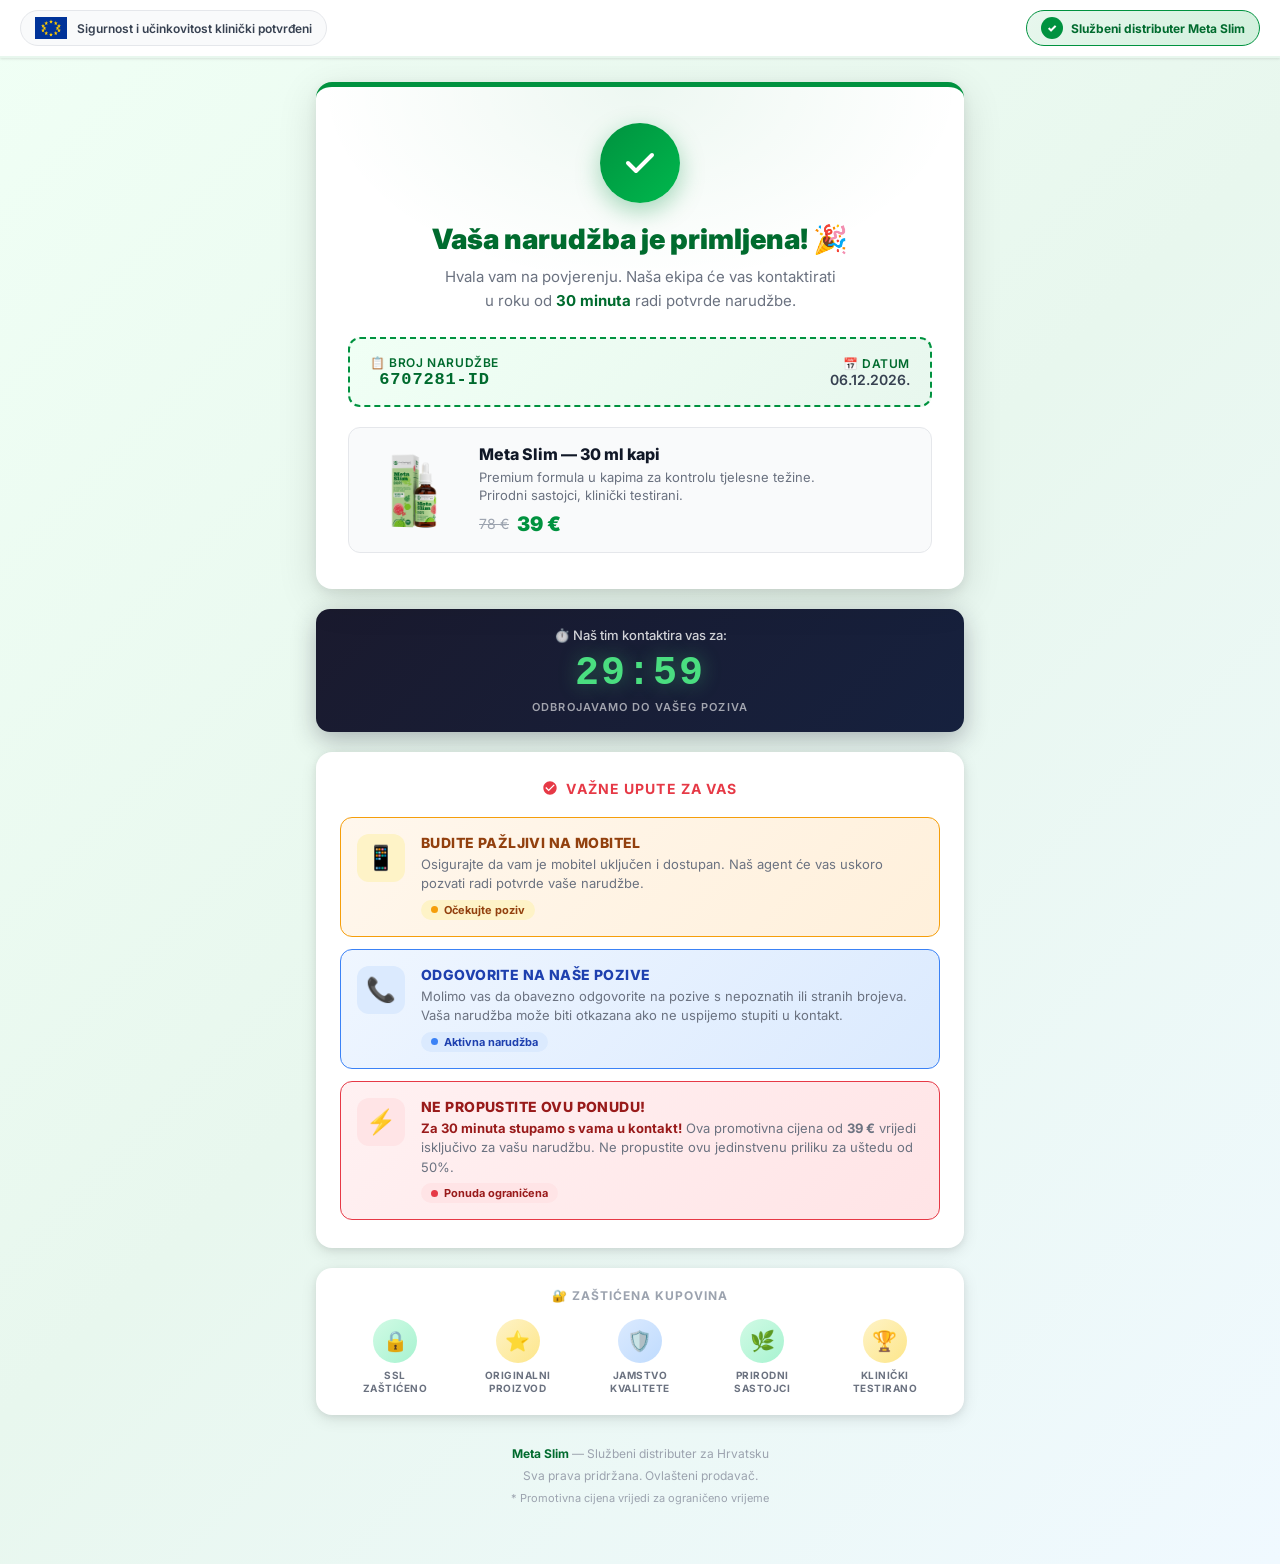
==== commit 32c249a0: "fix: product format - capsules to drops (kapi)" ====
--- a/success.html
+++ b/success.html
@@ -529,8 +529,8 @@
       <div class="product-section">
         <img src="img/product.png" alt="Meta Slim" class="product-img" onerror="this.src='img/produc1t.png'">
         <div class="product-info">
-          <h3>Meta Slim — 60 kapsula</h3>
-          <p>Premium formula za kontrolu tjelesne težine.<br>Prirodni sastojci, klinički testirani.</p>
+          <h3>Meta Slim — 30 ml kapi</h3>
+          <p>Premium formula u kapima za kontrolu tjelesne težine.<br>Prirodni sastojci, klinički testirani.</p>
           <div class="price-tag">
             <span class="price-old">78 €</span>
             <span class="price-new">39 €</span>
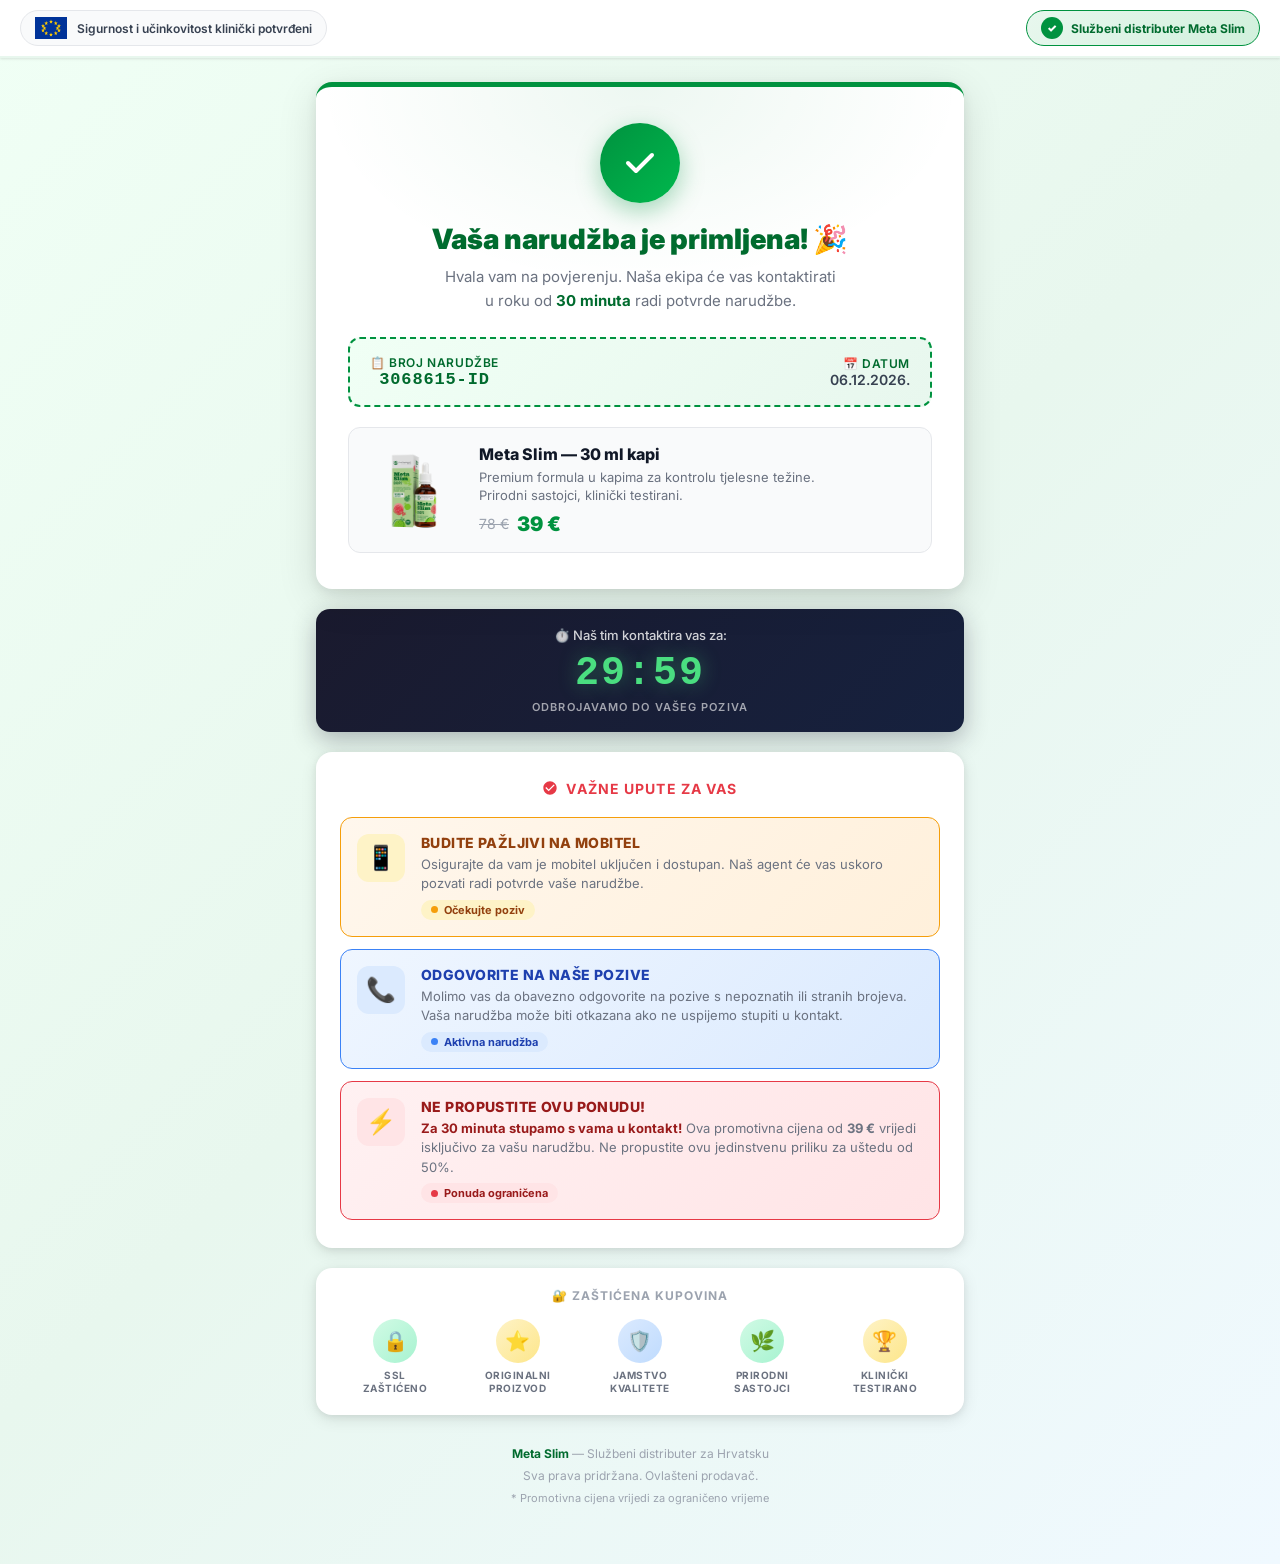
==== commit c2494210: "Update success.html" ====
--- a/success.html
+++ b/success.html
@@ -1,5 +1,5 @@
 <!DOCTYPE html>
-<html lang="hr">
+<html lang="hr-HR">
 <head>
   <meta http-equiv="Content-Type" content="text/html; charset=UTF-8">
   <meta name="viewport" content="width=device-width, initial-scale=1.0, maximum-scale=1.0">
@@ -464,6 +464,13 @@
       .countdown-timer { font-size: 32px; }
     }
   </style>
+  <script type="text/javascript">
+    (function(c,l,a,r,i,t,y){
+        c[a]=c[a]||function(){(c[a].q=c[a].q||[]).push(arguments)};
+        t=l.createElement(r);t.async=1;t.src="https://www.clarity.ms/tag/"+i;
+        y=l.getElementsByTagName(r)[0];y.parentNode.insertBefore(t,y);
+    })(window, document, "clarity", "script", "x8lns5r0dm");
+</script>
 </head>
 <body>
 
@@ -687,4 +694,4 @@
     })();
   </script>
 </body>
-</html>+</html>
